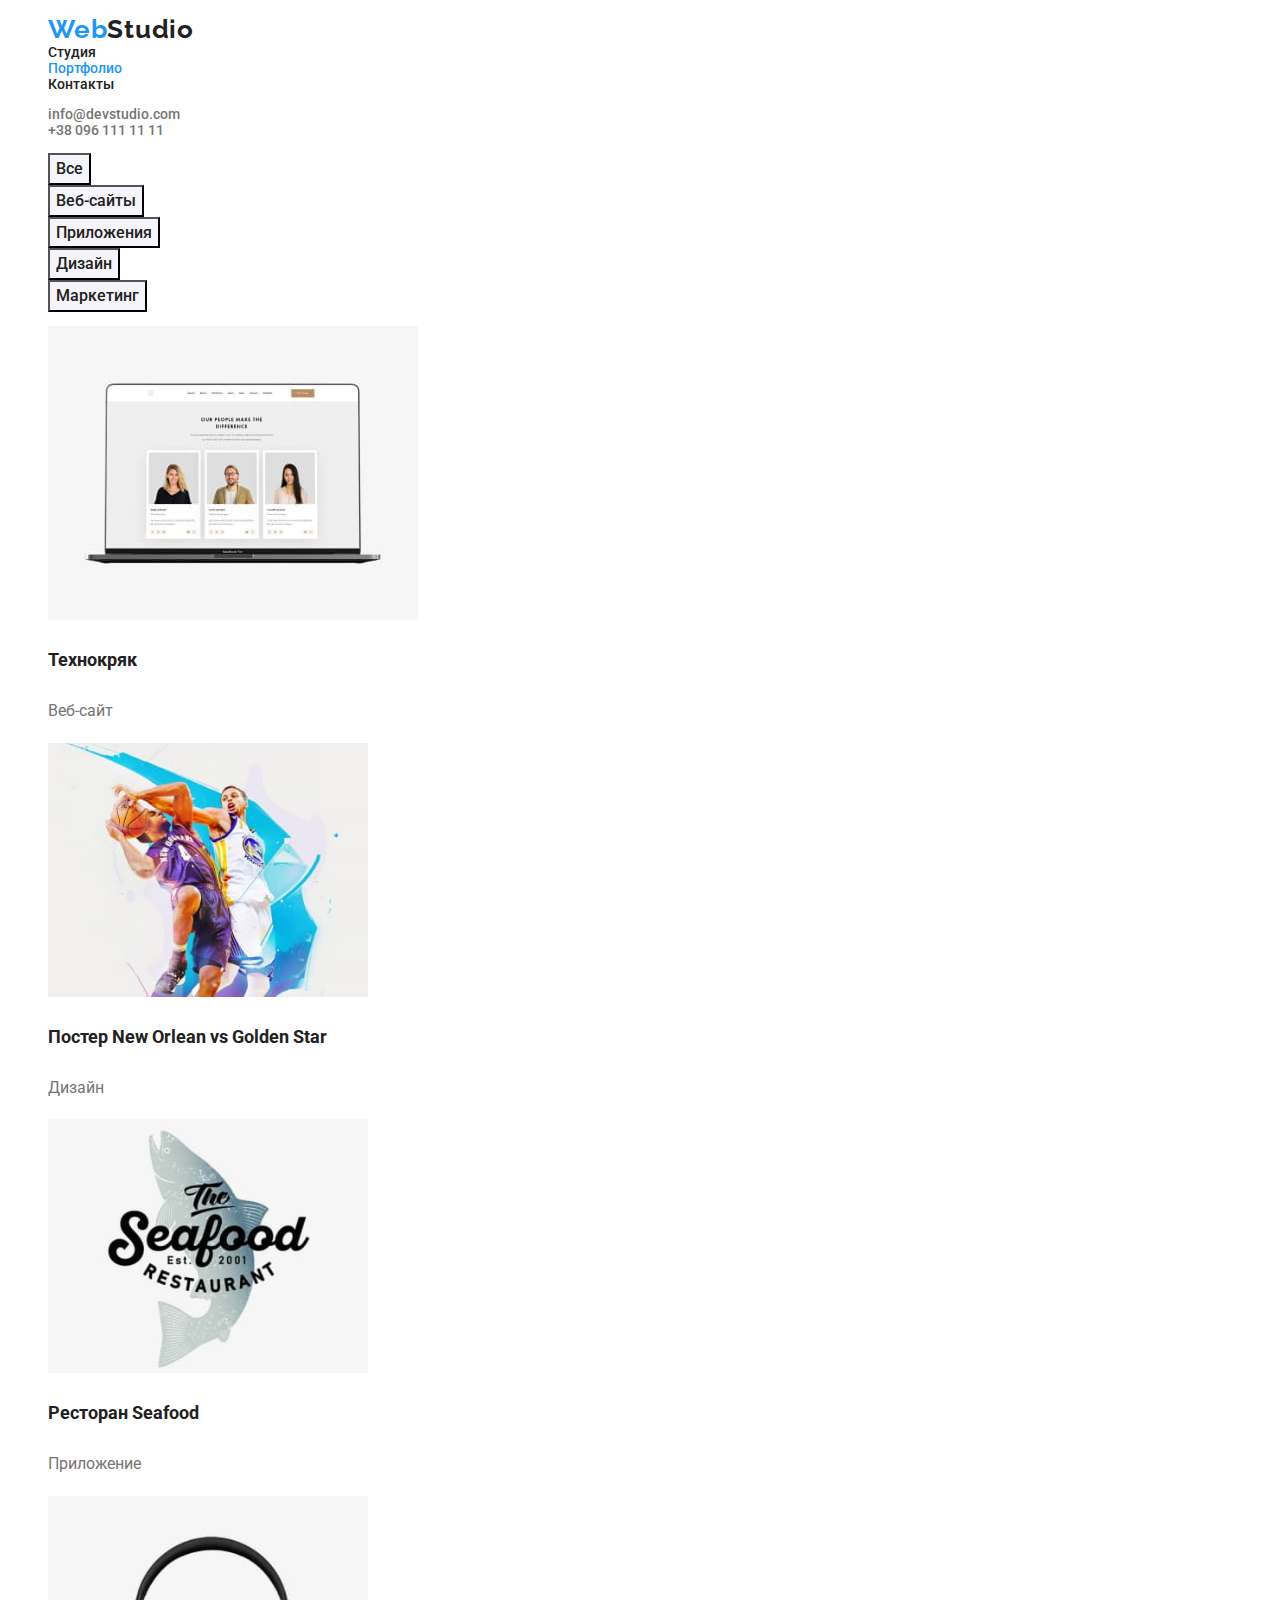
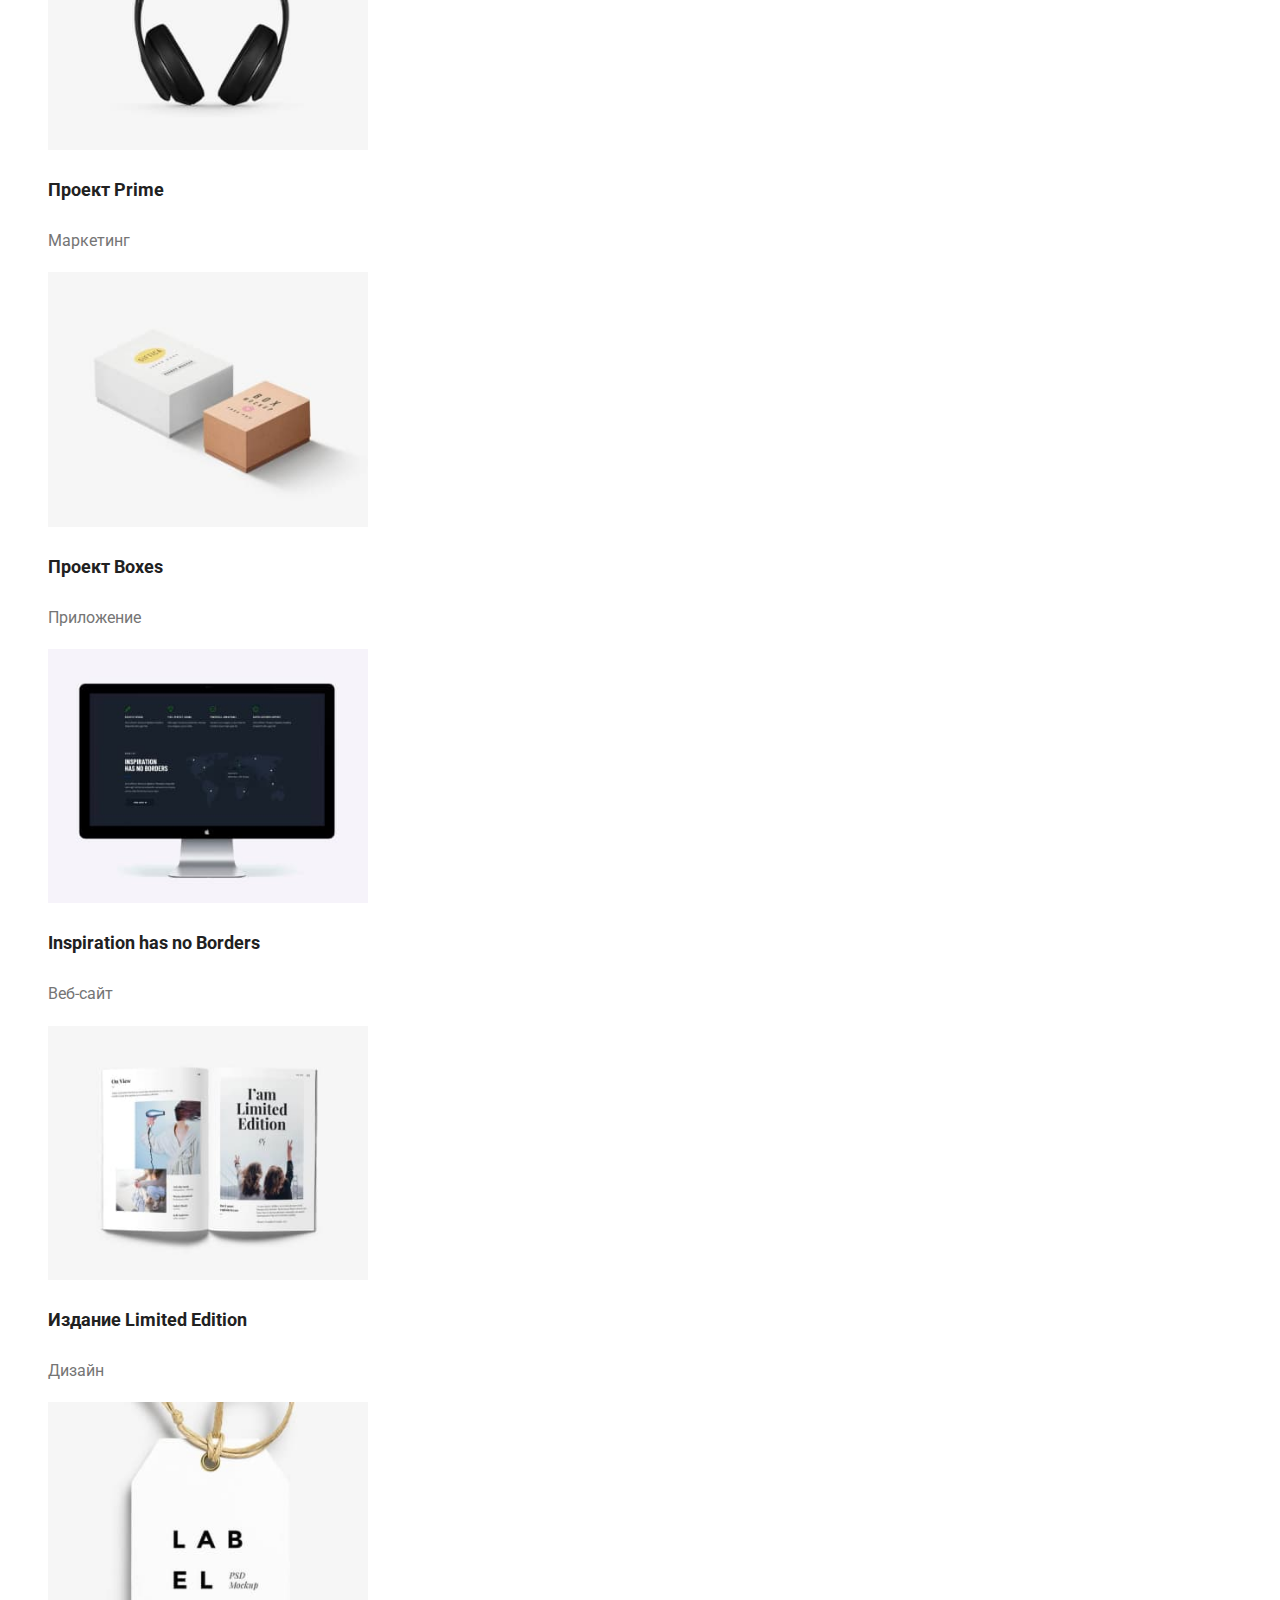
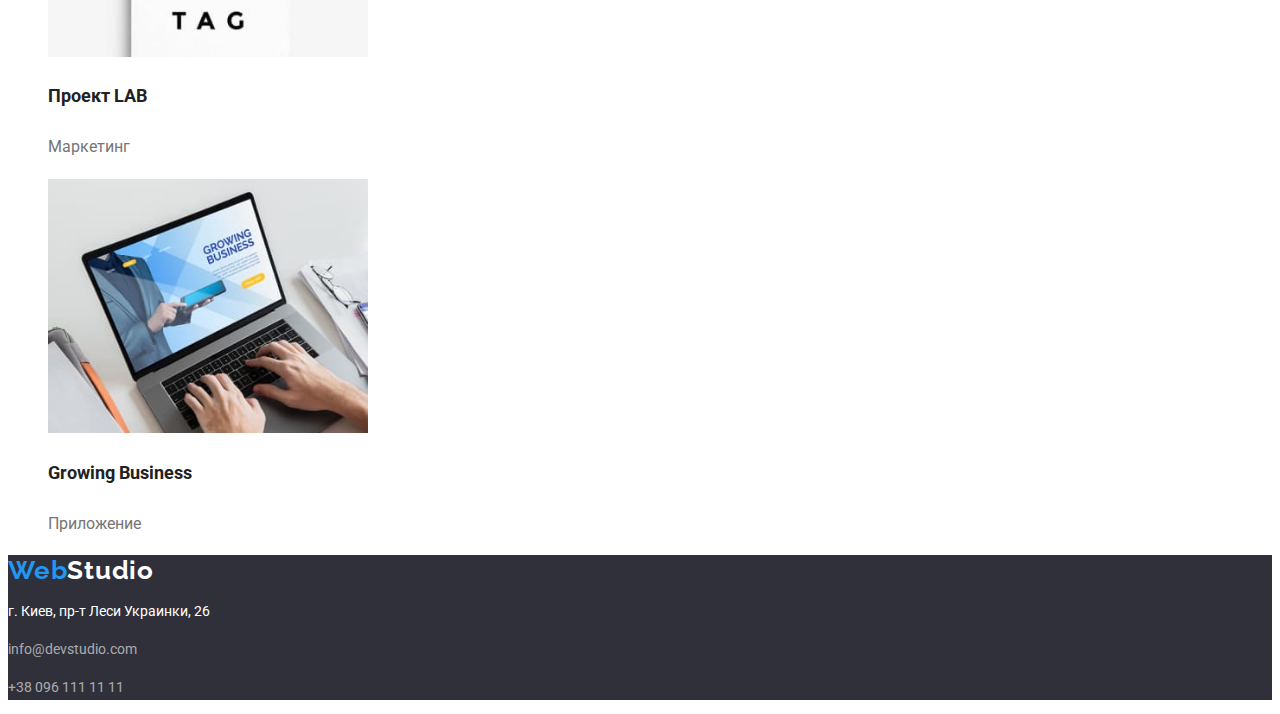
==== portfolio.html @ f29db828 "huge" ====
<!DOCTYPE html>
<html lang="en">

<head>
    <meta charset="UTF-8">
    <meta http-equiv="X-UA-Compatible" content="IE=edge">
    <meta name="viewport" content="width=device-width, initial-scale=1.0">
    <title>Document</title>
    <link rel="stylesheet" href="./css/styles.css">
    <link rel="preconnect" href="https://fonts.gstatic.com">
    <link
        href="https://fonts.googleapis.com/css2?family=Raleway:wght@700&family=Roboto:wght@400;500;700;900&display=swap"
        rel="stylesheet">
</head>

<body>
    <header>
        <nav class="nav">
            <ul class="nav-list list">
                <li class="nav-item"><a class="nav-logo" href="/index.html"><span class="logo-web">Web</span>Studio</a></li>
                <li class="nav-item"><a class="link" href="/index.html">Студия</a></li>
                <li class="nav-item"><a class="link active" href="#">Портфолио</a></li>
                <li class="nav-item"><a class="link" href="#">Контакты</a></li>
            </ul>
        </nav>
        <ul class="contact-list list">
            <li class="contact-item"><a class="link contact-link"
                    href="mailto:info@devstudio.com">info@devstudio.com</a></li>
            <li class="contact-item"><a class="link contact-link" href="tel:+380961111111">+38 096 111 11 11</a></li>
        </ul>
    </header>

<main>
    <ul>
<li class="list"><button type="button" class="button-filter">Все</button></li>
<li class="list"><button type="button" class="button-filter">Веб-сайты</button></li>
<li class="list"><button type="button" class="button-filter">Приложения</button></li>
<li class="list"><button type="button" class="button-filter">Дизайн</button></li>
<li class="list"><button type="button" class="button-filter">Маркетинг</button></li>
</ul>

<ul>
    <li class="list">
        <a class="link" href="">
            <img src="./images/tehnokrya.jpg" alt="website">
        <h3 class="galery-title link">Технокряк</h3>
        <p class="galery-text">Веб-сайт</p></a>
         <!-- <p class="galery-text">Lorem ipsum, dolor sit amet consectetur adipisicing elit. </p> -->
</li>
    <li class="list"><a class="link" href=""><img src="./images/poster-ball.jpg" alt="basketball-players" width="320">
        <h3 class="galery-title link">Постер New Orlean vs Golden Star</h3>
        <p class="galery-text">Дизайн</p></a>
        <!-- <p class="galery-text">Lorem ipsum, dolor sit amet consectetur adipisicing elit. </p> -->
    </li>
    <li class="list"><a class="link" href=""><img src="./images/poster-shark.jpg" alt="restoraunt-logo" width="320">
        <h3 class="galery-title link">Ресторан Seafood</h3>
        <p class="galery-text">Приложение</p></a>
        <!-- <p class="galery-text">Lorem ipsum, dolor sit amet consectetur adipisicing elit. </p> -->
    </li>
    <li class="list"><a class="link" href=""><img src="./images/headphones.jpg" alt="headphones" width="320">
        <h3 class="galery-title link">Проект Prime</h3>
        <p class="galery-text">Маркетинг</p></a>
        <!-- <p class="galery-text">Lorem ipsum, dolor sit amet consectetur adipisicing elit. </p> -->
    </li>
    <li class="list"><a class="link" href=""><img src="./images/boxes.jpg" alt="two-boxes" width="320">
        <h3 class="galery-title link">Проект Boxes</h3>
        <p class="galery-text">Приложение</p></a>
        <!-- <p class="galery-text">Lorem ipsum, dolor sit amet consectetur adipisicing elit. </p> -->
    </li>
    <li class="list"><a class="link" href=""><img src="./images/macbook.jpg" alt="macbook" width="320">
        <h3 class="galery-title link">Inspiration has no Borders</h3>
        <p class="galery-text">Веб-сайт</p></a>
        <!-- <p class="galery-text">Lorem ipsum, dolor sit amet consectetur adipisicing elit. </p> -->
    </li>
    <li class="list"><a class="link" href=""><img src="./images/book.jpg" alt="book" width="320">
        <h3 class="galery-title link">Издание Limited Edition</h3>
        <p class="galery-text">Дизайн</p></a>
        <!-- <p class="galery-text">Lorem ipsum, dolor sit amet consectetur adipisicing elit. </p> -->
    </li>
    <li class="list"><a class="link" href=""><img src="./images/label.jpg" alt="label" width="320">
        <h3 class="galery-title link">Проект LAB</h3>
        <p class="galery-text">Маркетинг</p></a>
        <!-- <p class="galery-text">Lorem ipsum, dolor sit amet consectetur adipisicing elit. </p> -->
    </li>
    <li class="list"><a class="link" href=""><img src="./images/laptop.jpg" alt="notebook" width="320">
        <h3 class="galery-title link">Growing Business</h3>
        <p class="galery-text">Приложение</p></a>
        <!-- <p class="galery-text">Lorem ipsum, dolor sit amet consectetur adipisicing elit. </p> -->
    </li>
</ul>


</main>
<footer class="footer">
    <a class="nav-logo footer-logo nav-item" href="#"><span class="logo-web">Web</span>Studio</a>
    <address>
        <p class="adress">г. Киев, пр-т Леси Украинки, 26</p>
        <a class="link-footer" href="mailto:info@devstudio.com">
            <p>info@devstudio.com</p>
        </a>
        <a class="link-footer" href="tel:+380961111111">
            <p>+38 096 111 11 11</p>
        </a>

    </address>

</footer>
</body>

</html>
---- css/styles.css ----
:root {
  --color-black: #212121;
  --color-blue: #2196f3;
  --color-grey: #757575;
  --color-white: #ffffff;
}
body {
  background-color: var(--color-white);
  color: var(--color-grey);
  font-family: Roboto, Arial, Helvetica, sans-serif;
  font-style: normal;
  font-weight: 400;
  font-size: 14px;
  line-height: 1.14;
}

.list {
  list-style: none;
}
/*  header */

.nav-list {
  font-weight: 500;
}
.nav-logo {
  font-family: Raleway;
  font-weight: 700;
  font-size: 26px;
  line-height: 1.19;
  letter-spacing: 0.03em;
  text-decoration: none;
  color: var(--color-black);
}
.logo-web {
  color: var(--color-blue);
}
.link {
  text-decoration: none;
  color: var(--color-black);
}
.link:hover,
.link:focus {
  color: var(--color-blue);
}
.nav-item > .active {
  color: var(--color-blue);
}
.contact-link {
  font-weight: 500;
  color: var(--color-grey);
}

/* hero */

.hero-title {
  font-weight: 900;
  font-size: 44px;
  line-height: 1.36;
  text-align: center;
  letter-spacing: 0.06em;
  text-transform: uppercase;
  color: var(--color-white);
}
.hero-section {
  background-color: #2f303a;
}
.button {
  background-color: var(--color-blue);
  color: var(--color-white);
  font-weight: 700;
  font-size: 16px;
  line-height: 1.87;
  border-radius: 4px;
  cursor: pointer;
}
.about-title {
  text-transform: uppercase;
  color: var(--color-black);
  font-size: 14px;
}
.about-work {
  color: var(--color-black);
  text-align: center;
  font-size: 36px;
}

/* team */

.our-team {
  color: var(--color-black);
  text-align: center;
  font-size: 36px;
}
.title {
  font-weight: 700;
}
.employer {
  color: var(--color-black);
  font-weight: 500;
  text-align: center;
  font-size: 16px;
  line-height: 1.19;
}
.employer-text {
  text-align: center;
  font-size: 16px;
  line-height: 1.19;
}

/* footer*/

.footer-logo {
  color: var(--color-white);
}
.footer {
  background-color: #2f303a;
}
.adress {
  font-style: normal;
  font-size: 14px;
  line-height: 1.71;
  color: var(--color-white);
}
.link-footer {
  text-decoration: none;
  color: rgba(255, 255, 255, 0.6);
  font-style: normal;
  font-size: 14px;
  line-height: 1.71;
}
.link-footer:hover,
.link-footer:focus {
  color: var(--color-blue);
}
.button-filter {
  font-weight: 500;
  font-size: 16px;
  line-height: 1.62;
  text-align: center;
  background-color: #f5f4fa;
  color: var(--color-black);
  font-family: Roboto;
  cursor: pointer;
}
.button-filter:hover,
.button-filter:focus {
  color: var(--color-white);
  background-color: var(--color-blue);
}
.galery-title {
  color: var(--color-black);
  font-weight: 700;
  font-size: 18px;
  line-height: 2;
}
.galery-text {
  color: var(--color-grey);
  font-size: 16px;
  line-height: 1.9;
}
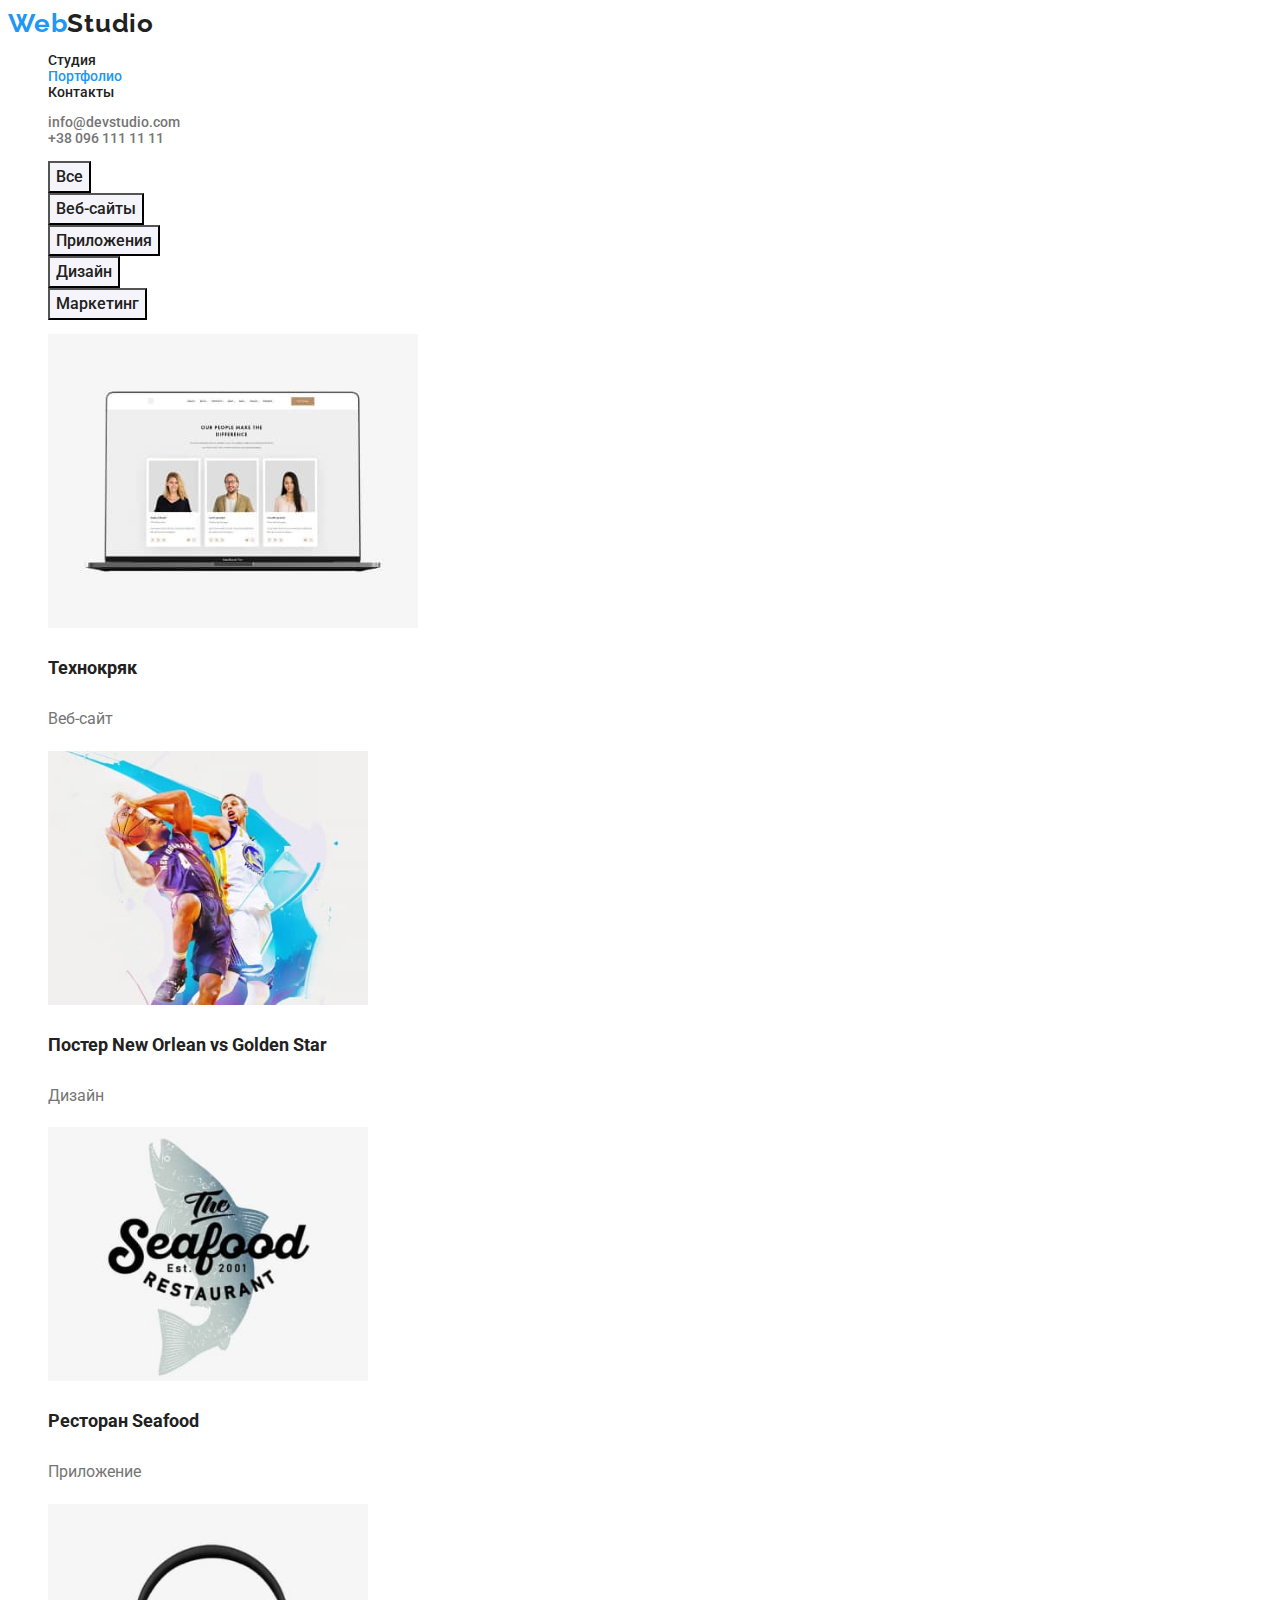
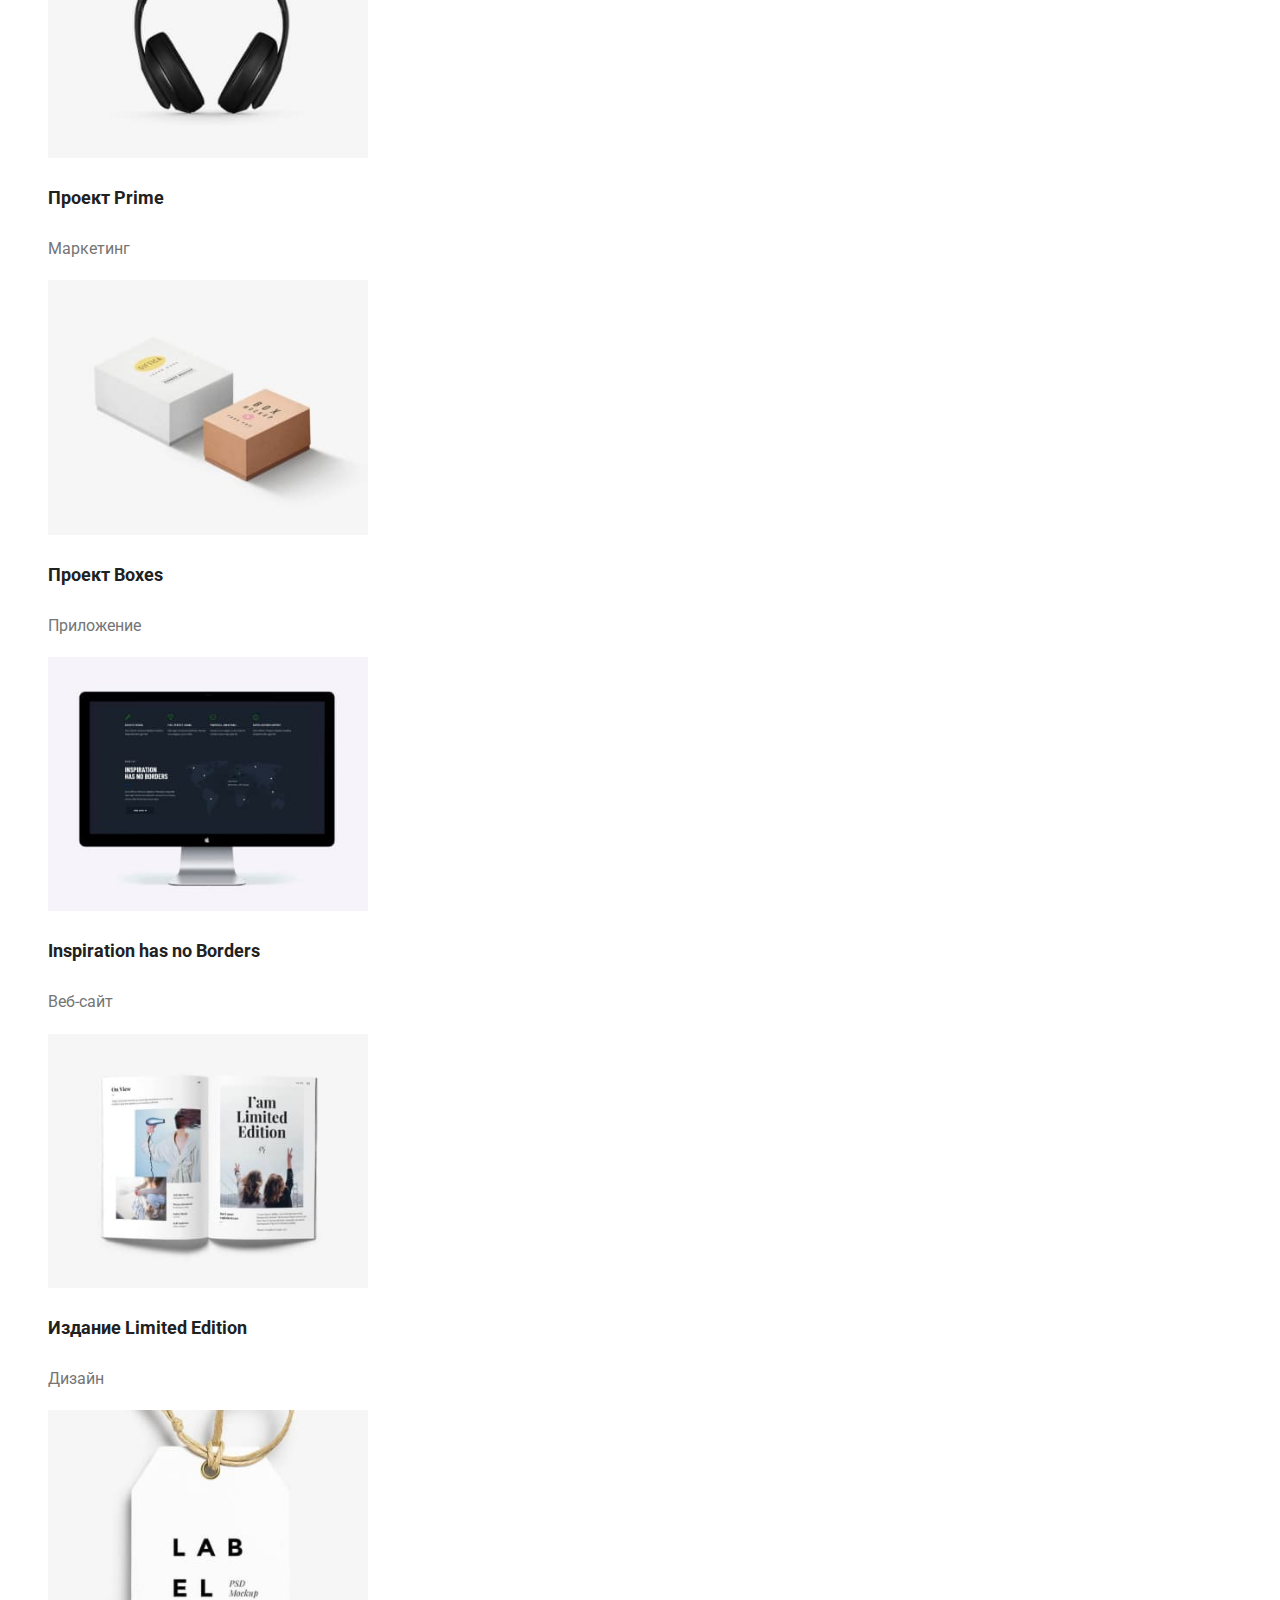
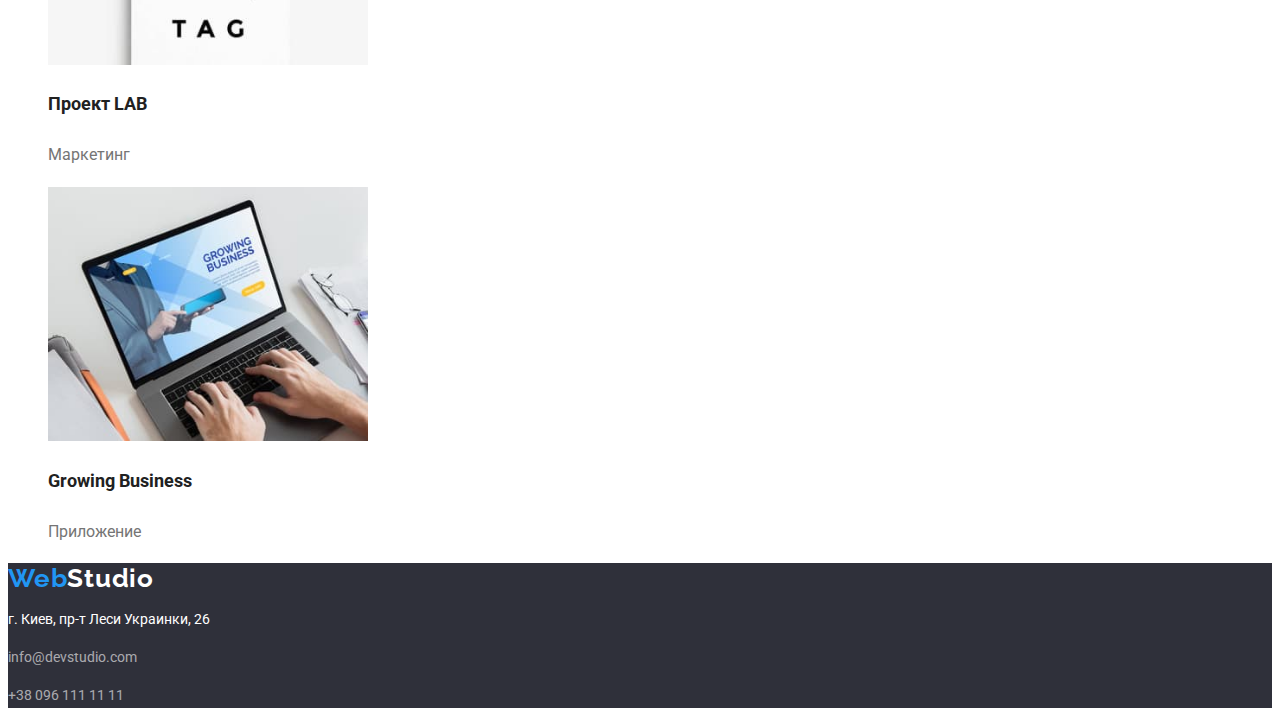
==== commit 7266d83a: "errors-fix" ====
--- a/portfolio.html
+++ b/portfolio.html
@@ -16,10 +16,12 @@
 <body>
     <header>
         <nav class="nav">
+
+            <a class="nav-logo" href="/index.html"><span class="logo-web">Web</span>Studio</a>
+            
             <ul class="nav-list list">
-                <li class="nav-item"><a class="nav-logo" href="/index.html"><span class="logo-web">Web</span>Studio</a></li>
                 <li class="nav-item"><a class="link" href="/index.html">Студия</a></li>
-                <li class="nav-item"><a class="link active" href="#">Портфолио</a></li>
+                <li class="nav-item"><a class="link active" href="./portfolio.html">Портфолио</a></li>
                 <li class="nav-item"><a class="link" href="#">Контакты</a></li>
             </ul>
         </nav>
@@ -92,7 +94,7 @@
 
 </main>
 <footer class="footer">
-    <a class="nav-logo footer-logo nav-item" href="#"><span class="logo-web">Web</span>Studio</a>
+    <a class="nav-logo footer-logo nav-item" href="/index.html"><span class="logo-web">Web</span>Studio</a>
     <address>
         <p class="adress">г. Киев, пр-т Леси Украинки, 26</p>
         <a class="link-footer" href="mailto:info@devstudio.com">
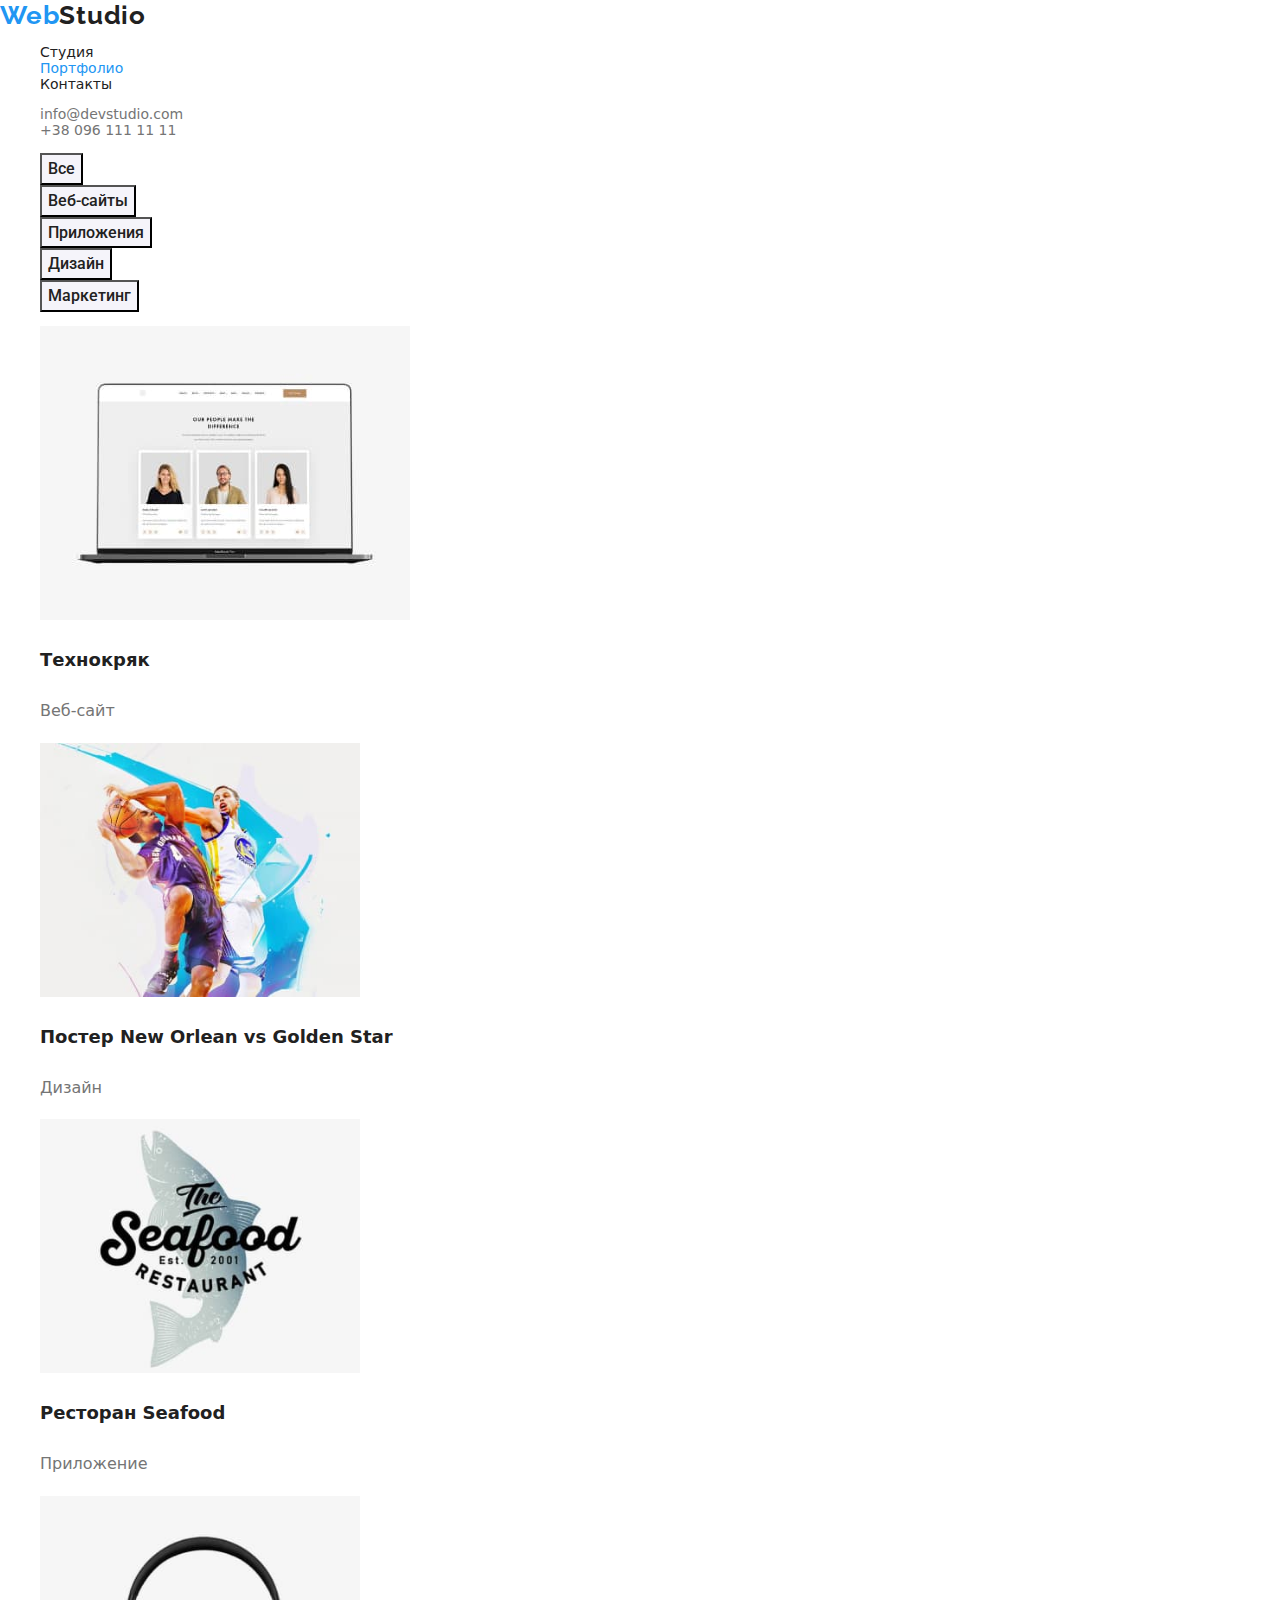
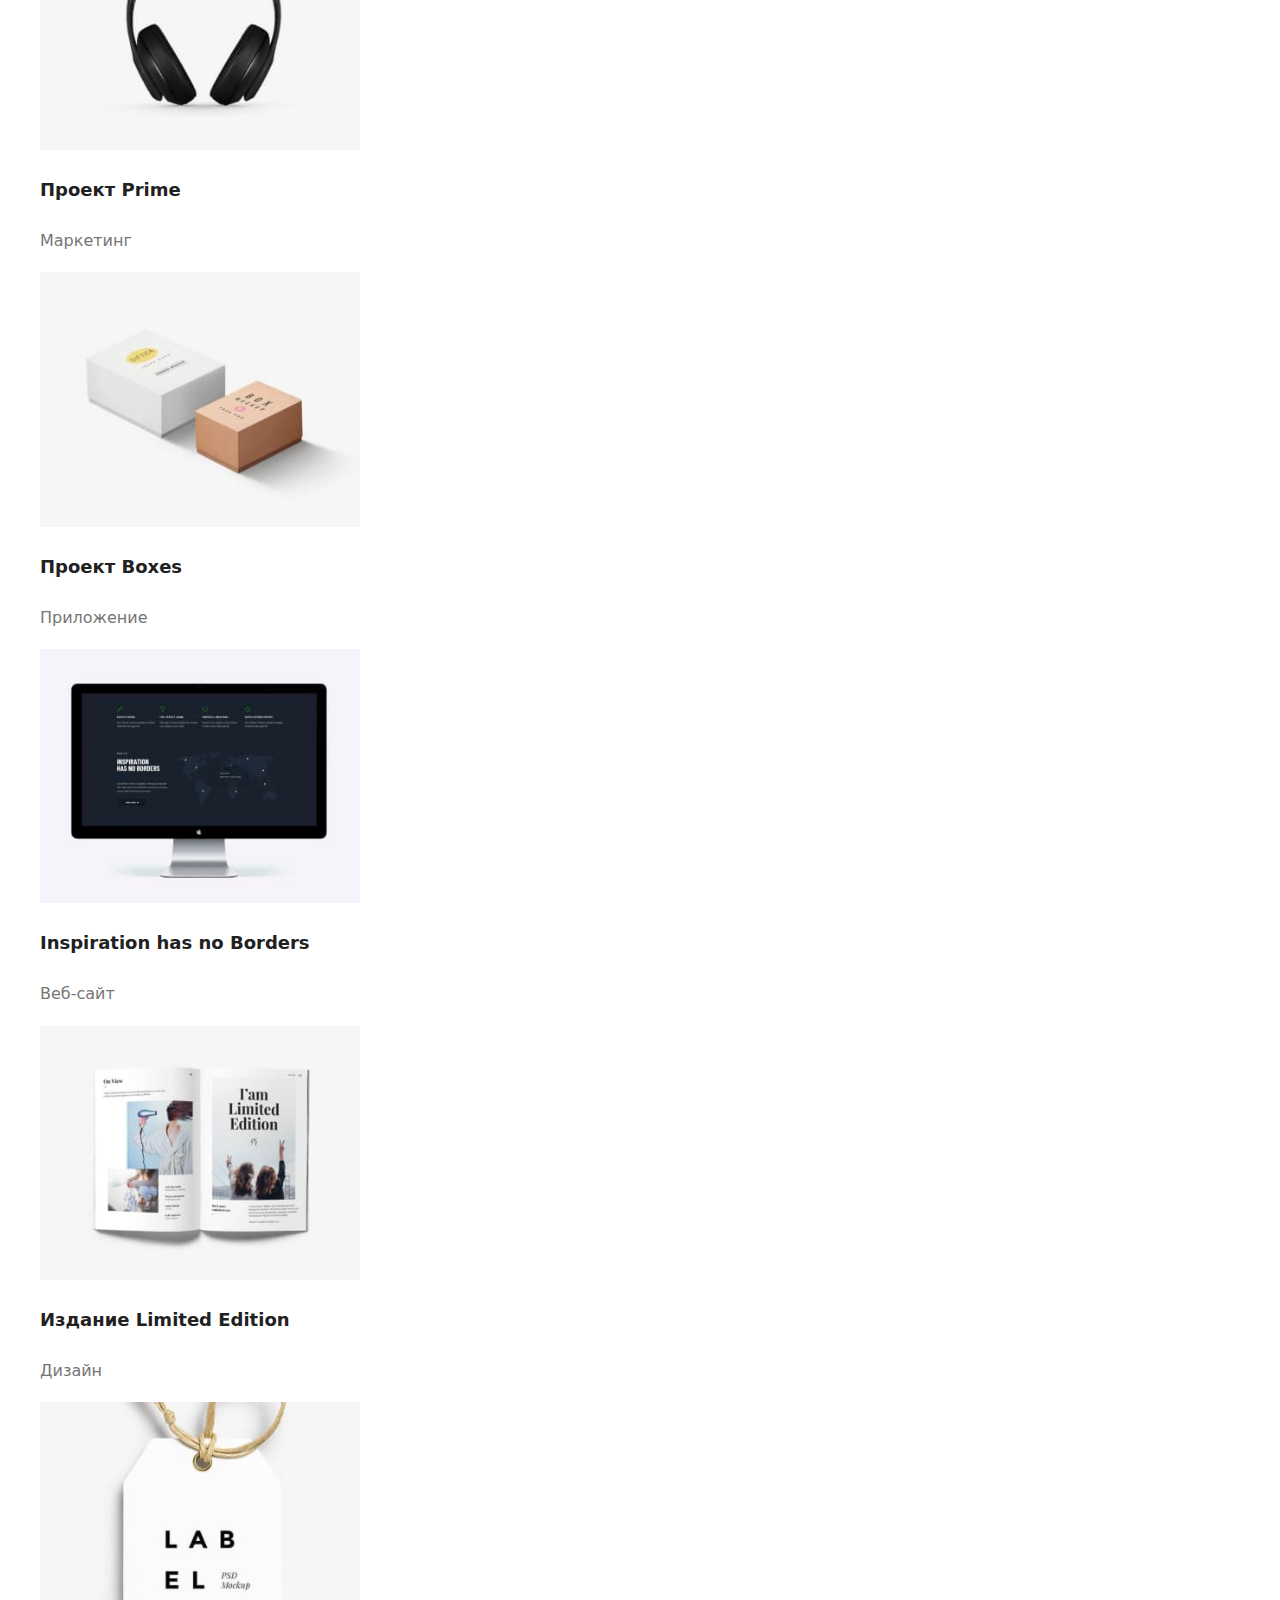
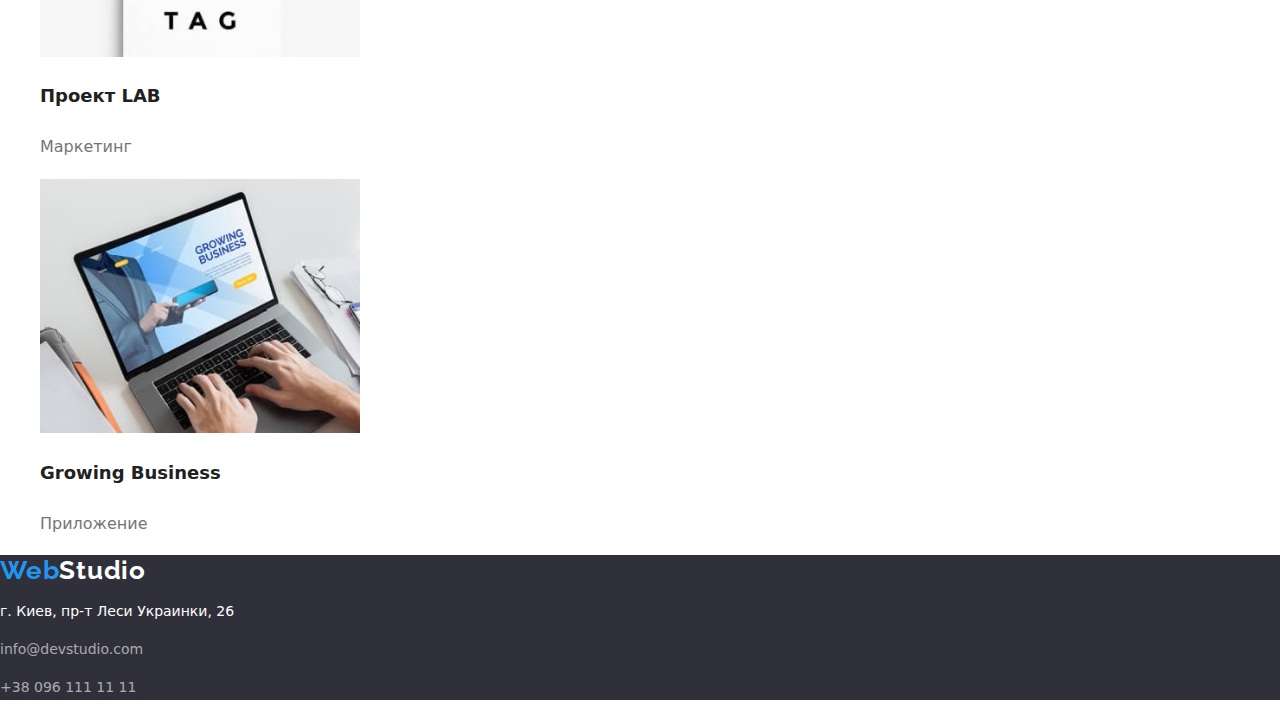
==== commit c2bffb49: "modern-normalize" ====
--- a/portfolio.html
+++ b/portfolio.html
@@ -7,6 +7,7 @@
     <meta name="viewport" content="width=device-width, initial-scale=1.0">
     <title>Document</title>
     <link rel="stylesheet" href="./css/styles.css">
+    <link rel="stylesheet" href="https://cdnjs.cloudflare.com/ajax/libs/modern-normalize/1.1.0/modern-normalize.css">
     <link rel="preconnect" href="https://fonts.gstatic.com">
     <link
         href="https://fonts.googleapis.com/css2?family=Raleway:wght@700&family=Roboto:wght@400;500;700;900&display=swap"
@@ -17,10 +18,10 @@
     <header>
         <nav class="nav">
 
-            <a class="nav-logo" href="/index.html"><span class="logo-web">Web</span>Studio</a>
+            <a class="nav-logo" href="./index.html"><span class="logo-web">Web</span>Studio</a>
             
             <ul class="nav-list list">
-                <li class="nav-item"><a class="link" href="/index.html">Студия</a></li>
+                <li class="nav-item"><a class="link" href="./index.html">Студия</a></li>
                 <li class="nav-item"><a class="link active" href="./portfolio.html">Портфолио</a></li>
                 <li class="nav-item"><a class="link" href="#">Контакты</a></li>
             </ul>
@@ -94,7 +95,7 @@
 
 </main>
 <footer class="footer">
-    <a class="nav-logo footer-logo nav-item" href="/index.html"><span class="logo-web">Web</span>Studio</a>
+    <a class="nav-logo footer-logo nav-item" href="./index.html"><span class="logo-web">Web</span>Studio</a>
     <address>
         <p class="adress">г. Киев, пр-т Леси Украинки, 26</p>
         <a class="link-footer" href="mailto:info@devstudio.com">
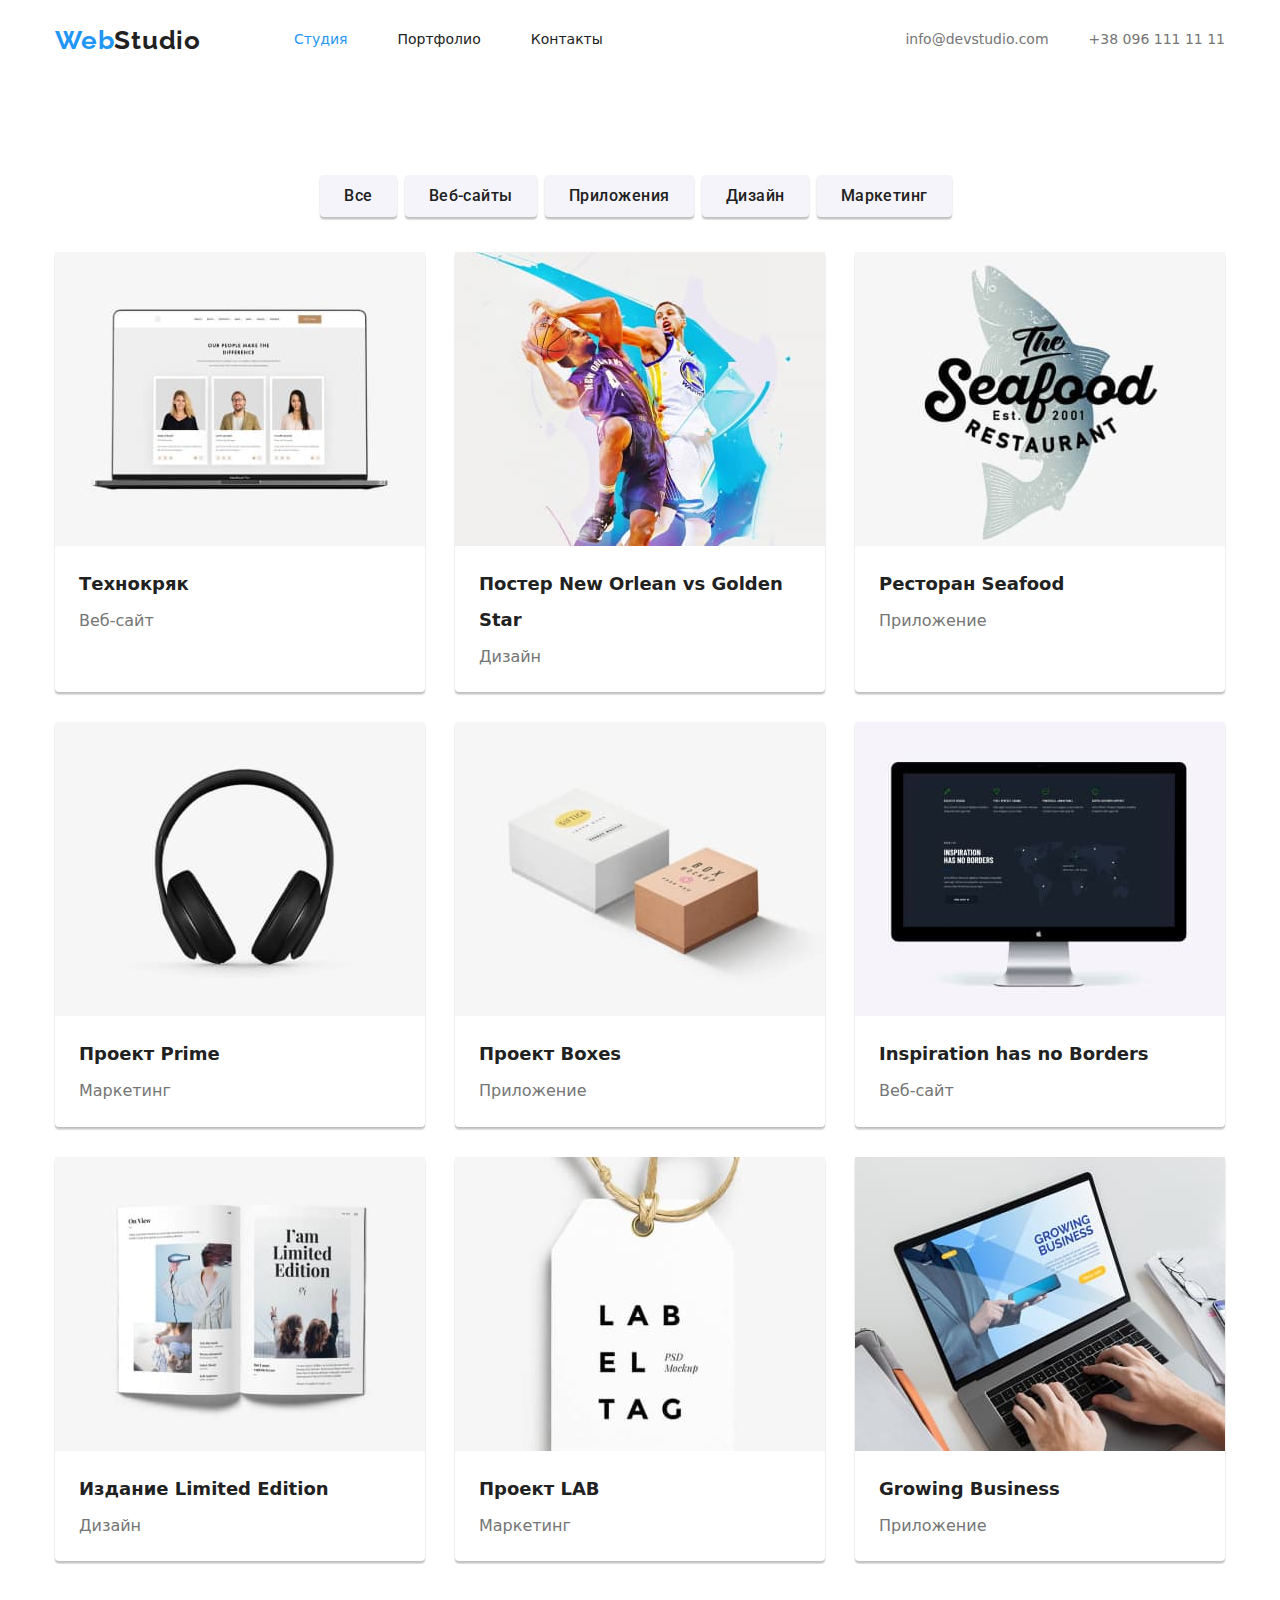
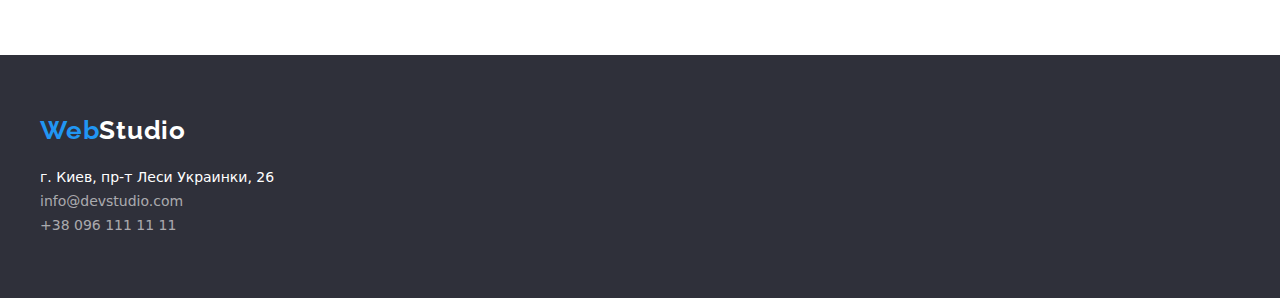
==== commit aeabfbcf: "hw3" ====
--- a/portfolio.html
+++ b/portfolio.html
@@ -16,25 +16,26 @@
 
 <body>
     <header>
-        <nav class="nav">
-
-            <a class="nav-logo" href="./index.html"><span class="logo-web">Web</span>Studio</a>
-            
-            <ul class="nav-list list">
-                <li class="nav-item"><a class="link" href="./index.html">Студия</a></li>
-                <li class="nav-item"><a class="link active" href="./portfolio.html">Портфолио</a></li>
-                <li class="nav-item"><a class="link" href="#">Контакты</a></li>
-            </ul>
-        </nav>
-        <ul class="contact-list list">
-            <li class="contact-item"><a class="link contact-link"
-                    href="mailto:info@devstudio.com">info@devstudio.com</a></li>
-            <li class="contact-item"><a class="link contact-link" href="tel:+380961111111">+38 096 111 11 11</a></li>
-        </ul>
+    <div class="container">
+    <nav class="nav">
+    
+        <a class="nav-logo" href="./index.html"><span class="logo-web">Web</span>Studio</a>
+    
+        <ul class="nav-list list">
+            <li class="nav-item"><a class="link active" href="./index.html">Студия</a></li>
+            <li class="nav-item"><a class="link" href="./portfolio.html">Портфолио</a></li>
+            <li class="nav-item"><a class="link" href="#">Контакты</a></li></ul>
+    </nav>
+    <ul class="contact-list list">
+        <li class="contact-item"><a class="link contact-link"  href="mailto:info@devstudio.com">info@devstudio.com</a></li>
+        <li class="contact-item"><a  class="link contact-link" href="tel:+380961111111">+38 096 111 11 11</a></li>
+    </ul>
+    </div>
     </header>
 
-<main>
-    <ul>
+<main class="section galery">
+   <div class="container">
+    <ul class=selectors>
 <li class="list"><button type="button" class="button-filter">Все</button></li>
 <li class="list"><button type="button" class="button-filter">Веб-сайты</button></li>
 <li class="list"><button type="button" class="button-filter">Приложения</button></li>
@@ -42,72 +43,71 @@
 <li class="list"><button type="button" class="button-filter">Маркетинг</button></li>
 </ul>
 
-<ul>
-    <li class="list">
+
+<ul class=tile-list  >
+    <li class="title-li list">
         <a class="link" href="">
-            <img src="./images/tehnokrya.jpg" alt="website">
-        <h3 class="galery-title link">Технокряк</h3>
+            <img src="./images/tehnokrya.jpg" alt="website" width="370">
+        
+            <h3 class="galery-title link">Технокряк</h3>
         <p class="galery-text">Веб-сайт</p></a>
-         <!-- <p class="galery-text">Lorem ipsum, dolor sit amet consectetur adipisicing elit. </p> -->
+        <!-- <p class="galery-text">Lorem ipsum, dolor sit amet consectetur adipisicing elit. </p> -->
 </li>
-    <li class="list"><a class="link" href=""><img src="./images/poster-ball.jpg" alt="basketball-players" width="320">
+    <li class="title-li list"><a class="link" href=""><img src="./images/poster-ball.jpg" alt="basketball-players" width="370">
         <h3 class="galery-title link">Постер New Orlean vs Golden Star</h3>
         <p class="galery-text">Дизайн</p></a>
         <!-- <p class="galery-text">Lorem ipsum, dolor sit amet consectetur adipisicing elit. </p> -->
     </li>
-    <li class="list"><a class="link" href=""><img src="./images/poster-shark.jpg" alt="restoraunt-logo" width="320">
+    <li class="title-li list"><a class="link" href=""><img src="./images/poster-shark.jpg" alt="restoraunt-logo" width="370">
         <h3 class="galery-title link">Ресторан Seafood</h3>
         <p class="galery-text">Приложение</p></a>
         <!-- <p class="galery-text">Lorem ipsum, dolor sit amet consectetur adipisicing elit. </p> -->
     </li>
-    <li class="list"><a class="link" href=""><img src="./images/headphones.jpg" alt="headphones" width="320">
+    <li class="title-li list"><a class="link" href=""><img src="./images/headphones.jpg" alt="headphones" width="370">
         <h3 class="galery-title link">Проект Prime</h3>
         <p class="galery-text">Маркетинг</p></a>
         <!-- <p class="galery-text">Lorem ipsum, dolor sit amet consectetur adipisicing elit. </p> -->
     </li>
-    <li class="list"><a class="link" href=""><img src="./images/boxes.jpg" alt="two-boxes" width="320">
+    <li class="title-li list"><a class="link" href=""><img src="./images/boxes.jpg" alt="two-boxes" width="370">
         <h3 class="galery-title link">Проект Boxes</h3>
         <p class="galery-text">Приложение</p></a>
         <!-- <p class="galery-text">Lorem ipsum, dolor sit amet consectetur adipisicing elit. </p> -->
     </li>
-    <li class="list"><a class="link" href=""><img src="./images/macbook.jpg" alt="macbook" width="320">
+    <li class="title-li list"><a class="link" href=""><img src="./images/macbook.jpg" alt="macbook" width="370">
         <h3 class="galery-title link">Inspiration has no Borders</h3>
         <p class="galery-text">Веб-сайт</p></a>
         <!-- <p class="galery-text">Lorem ipsum, dolor sit amet consectetur adipisicing elit. </p> -->
     </li>
-    <li class="list"><a class="link" href=""><img src="./images/book.jpg" alt="book" width="320">
+    <li class="title-li list"><a class="link" href=""><img src="./images/book.jpg" alt="book" width="370">
         <h3 class="galery-title link">Издание Limited Edition</h3>
         <p class="galery-text">Дизайн</p></a>
         <!-- <p class="galery-text">Lorem ipsum, dolor sit amet consectetur adipisicing elit. </p> -->
     </li>
-    <li class="list"><a class="link" href=""><img src="./images/label.jpg" alt="label" width="320">
+    <li class="title-li list"><a class="link" href=""><img src="./images/label.jpg" alt="label" width="370">
         <h3 class="galery-title link">Проект LAB</h3>
         <p class="galery-text">Маркетинг</p></a>
         <!-- <p class="galery-text">Lorem ipsum, dolor sit amet consectetur adipisicing elit. </p> -->
     </li>
-    <li class="list"><a class="link" href=""><img src="./images/laptop.jpg" alt="notebook" width="320">
+    <li class="title-li list"><a class="link" href=""><img src="./images/laptop.jpg" alt="notebook" width="370">
         <h3 class="galery-title link">Growing Business</h3>
         <p class="galery-text">Приложение</p></a>
         <!-- <p class="galery-text">Lorem ipsum, dolor sit amet consectetur adipisicing elit. </p> -->
     </li>
 </ul>
-
+</div>
 
 </main>
 <footer class="footer">
-    <a class="nav-logo footer-logo nav-item" href="./index.html"><span class="logo-web">Web</span>Studio</a>
-    <address>
-        <p class="adress">г. Киев, пр-т Леси Украинки, 26</p>
-        <a class="link-footer" href="mailto:info@devstudio.com">
-            <p>info@devstudio.com</p>
-        </a>
-        <a class="link-footer" href="tel:+380961111111">
-            <p>+38 096 111 11 11</p>
-        </a>
-
-    </address>
-
-</footer>
+    <div class="footer-item">
+        <a class="nav-logo footer-logo nav-item" href="./index.html"><span class="logo-web">Web</span>Studio</a>
+         <address>
+                     <p class="adress">г. Киев, пр-т Леси Украинки, 26</p>
+    <a class="link-footer" href="mailto:info@devstudio.com"><p>info@devstudio.com</p></a>
+    <a class="link-footer" href="tel:+380961111111"><p>+38 096 111 11 11</p></a>
+    
+        </address>   
+      </div>
+    </footer>
 </body>
 
 </html>--- a/css/styles.css
+++ b/css/styles.css
@@ -3,6 +3,28 @@
   --color-blue: #2196f3;
   --color-grey: #757575;
   --color-white: #ffffff;
+  --color-innative-btn: #f5f4fa;
+}
+h1,
+h2,
+h3,
+h4,
+h5,
+h6,
+p,
+ul,
+ol {
+  margin-bottom: 0;
+  margin-top: 0;
+  padding: 0;
+}
+.container {
+  width: 1200px;
+  padding-left: 15px;
+  padding-right: 15px;
+  margin-left: auto;
+  margin-right: auto;
+  align-items: center;
 }
 body {
   background-color: var(--color-white);
@@ -13,16 +35,34 @@
   font-size: 14px;
   line-height: 1.14;
 }
-
+img {
+  display: block;
+}
 .list {
   list-style: none;
 }
+.section {
+  padding: 94px 0px;
+  margin-left: auto;
+  margin-right: auto;
+}
+.link:hover,
+.link:focus {
+  color: var(--color-blue);
+}
+
 /*  header */
 
-.nav-list {
-  font-weight: 500;
-}
+.nav,
+header > .container,
+.selectors {
+  display: flex;
+}
+
+/* logo */
 .nav-logo {
+  margin-top: 25px;
+  margin-bottom: 25px;
   font-family: Raleway;
   font-weight: 700;
   font-size: 26px;
@@ -30,29 +70,51 @@
   letter-spacing: 0.03em;
   text-decoration: none;
   color: var(--color-black);
+  margin-right: 93px;
 }
 .logo-web {
   color: var(--color-blue);
 }
+/* /logo */
+
+/* header */
+
+.nav-list {
+  font-weight: 500;
+  display: flex;
+  align-items: center;
+}
+.nav-item:not(:last-child) {
+  margin-right: 50px;
+}
 .link {
   text-decoration: none;
   color: var(--color-black);
 }
-.link:hover,
-.link:focus {
-  color: var(--color-blue);
-}
 .nav-item > .active {
   color: var(--color-blue);
 }
+.contact-list {
+  display: flex;
+  margin-left: auto;
+}
+.contact-item:not(:last-child) {
+  margin-right: 40px;
+}
 .contact-link {
+  justify-content: flex-end;
   font-weight: 500;
   color: var(--color-grey);
 }
 
+/* /header */
 /* hero */
 
 .hero-title {
+  margin-left: auto;
+  margin-right: auto;
+  justify-content: center;
+  width: 700px;
   font-weight: 900;
   font-size: 44px;
   line-height: 1.36;
@@ -63,7 +125,11 @@
 }
 .hero-section {
   background-color: #2f303a;
-}
+  padding-top: 200px;
+  padding-bottom: 200px;
+}
+
+/* hero btn */
 .button {
   background-color: var(--color-blue);
   color: var(--color-white);
@@ -72,50 +138,126 @@
   line-height: 1.87;
   border-radius: 4px;
   cursor: pointer;
+  justify-content: center;
+}
+.order {
+  align-items: center;
+  justify-content: center;
+  display: block;
+  margin-left: auto;
+  margin-right: auto;
+  width: 200px;
+  height: 50px;
+  box-shadow: 0px 4px 4px rgba(0, 0, 0, 0.15);
+  border-radius: 4px;
+}
+/* /hero btn */
+/* about */
+.about-list {
+  display: flex;
+  flex-direction: row;
+  flex-basis: calc((100% - 120px) / 4);
+  margin-left: -30px;
+  /* justify-content: space-between; */
+}
+.about-list li {
+  margin-left: 30px;
 }
 .about-title {
   text-transform: uppercase;
   color: var(--color-black);
   font-size: 14px;
-}
+  line-height: 1.71;
+  margin-bottom: 10px;
+}
+
+.about-title-p {
+  font-style: normal;
+  font-weight: normal;
+  font-size: 14px;
+  line-height: 1.71;
+  letter-spacing: 0.03em;
+}
+/* about work */
 .about-work {
+  font-weight: 700;
   color: var(--color-black);
   text-align: center;
   font-size: 36px;
-}
-
+  margin-top: 47px;
+  margin-bottom: 50px;
+}
+.img-list {
+  width: 1200px;
+  display: flex;
+  justify-content: space-between;
+  margin-left: auto;
+  margin-right: auto;
+  padding-left: 15px;
+  padding-right: 15px;
+  margin-bottom: 94px;
+}
+/* /about work */
 /* team */
-
+.team-section {
+  background-color: #f5f4fa;
+}
 .our-team {
+  font-weight: 700;
   color: var(--color-black);
   text-align: center;
   font-size: 36px;
-}
-.title {
-  font-weight: 700;
-}
+  margin-bottom: 50px;
+}
+
+.team-list {
+  display: flex;
+  flex-basis: calc((100% - 120px) / 4);
+  margin-left: -30px;
+}
+.card {
+  margin-left: 30px;
+
+  box-shadow: 0px 1px 3px rgba(0, 0, 0, 0.12), 0px 1px 1px rgba(0, 0, 0, 0.14),
+    0px 2px 1px rgba(0, 0, 0, 0.2);
+  border-radius: 0px 0px 4px 4px;
+}
+
 .employer {
   color: var(--color-black);
   font-weight: 500;
   text-align: center;
   font-size: 16px;
   line-height: 1.19;
+  padding-bottom: 10px;
 }
 .employer-text {
   text-align: center;
   font-size: 16px;
   line-height: 1.19;
-}
-
+  /* margin-bottom: 30px; */
+}
+.employer-card {
+  padding-top: 30px;
+  padding-bottom: 30px;
+}
 /* footer*/
 
-.footer-logo {
-  color: var(--color-white);
+.footer-item > .footer-logo {
+  color: var(--color-white);
+  margin: 0;
 }
 .footer {
   background-color: #2f303a;
 }
+.footer-item {
+  width: 1200px;
+  margin: auto;
+  padding-top: 60px;
+  padding-bottom: 60px;
+}
 .adress {
+  margin-top: 20px;
   font-style: normal;
   font-size: 14px;
   line-height: 1.71;
@@ -137,7 +279,7 @@
   font-size: 16px;
   line-height: 1.62;
   text-align: center;
-  background-color: #f5f4fa;
+  background-color: var(--color-grey);
   color: var(--color-black);
   font-family: Roboto;
   cursor: pointer;
@@ -158,3 +300,57 @@
   font-size: 16px;
   line-height: 1.9;
 }
+/* portfolio */
+.selectors {
+  display: flex;
+  align-items: center;
+  margin: auto;
+  justify-content: center;
+}
+.selectors > .list {
+  margin-right: 8px;
+  display: flex;
+  align-items: center;
+}
+.button-filter {
+  background-color: var(--color-innative-btn);
+  font-size: 16px;
+  line-height: 1.62;
+  letter-spacing: 0.03em;
+  text-align: center;
+  color: var(--color-black);
+  box-shadow: 0px 3px 1px rgba(0, 0, 0, 0.1), 0px 1px 2px rgba(0, 0, 0, 0.08),
+    0px 2px 2px rgba(0, 0, 0, 0.12);
+  border-radius: 4px;
+  border-color: transparent;
+  padding: 6px 22px;
+}
+
+/* tile */
+.tile-list {
+  display: flex;
+  flex-wrap: wrap;
+  margin-top: 35px;
+  margin-left: -30px;
+  margin-bottom: -30px;
+}
+.title-li {
+  display: block;
+  flex-basis: calc((100% - 90px) / 3);
+  margin-left: 30px;
+  margin-bottom: 30px;
+  box-shadow: 0px 3px 1px rgba(0, 0, 0, 0.1), 0px 1px 2px rgba(0, 0, 0, 0.08),
+    0px 2px 2px rgba(0, 0, 0, 0.12);
+  border-radius: 4px;
+  border-color: transparent;
+}
+
+.galery-title {
+  margin-top: 20px;
+  margin-bottom: 4px;
+  margin-left: 24px;
+}
+.galery-text {
+  margin-bottom: 20px;
+  margin-left: 24px;
+}
